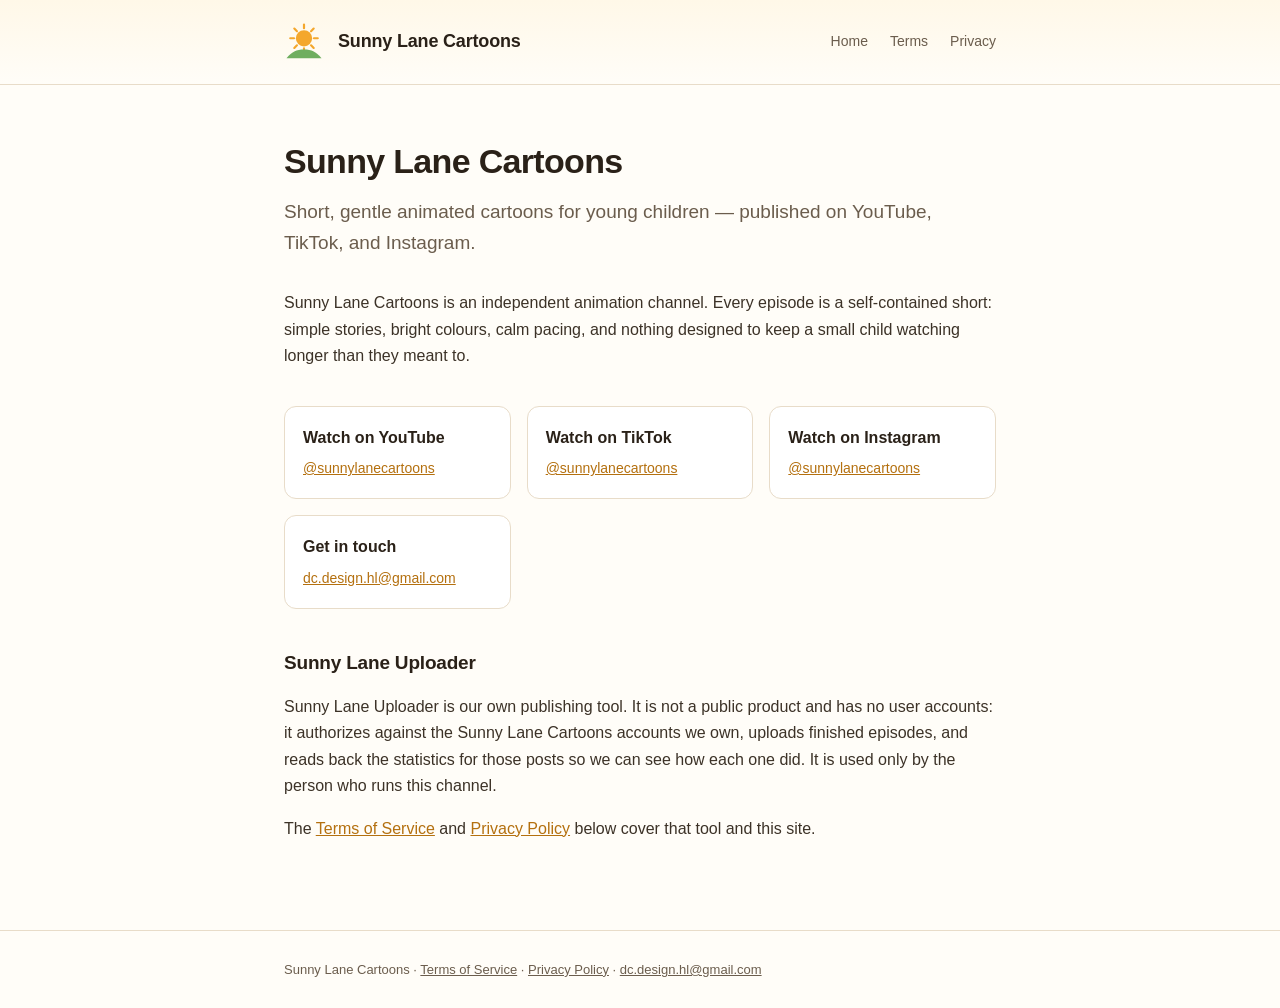
==== index.html @ 8d6bde2d "Add initial HTML structure for Sunny Lane Cartoons" ====
<!DOCTYPE html>
<html lang="en">
<head>
<meta charset="utf-8">
<meta name="viewport" content="width=device-width,initial-scale=1">
<title>Sunny Lane Cartoons</title>
<meta name="description" content="Original animated short cartoons for young children.">
<link rel="stylesheet" href="style.css">
</head>
<body>
<header><div class="wrap"><div class="bar">
<svg class="mark" viewBox="0 0 64 64" fill="none" xmlns="http://www.w3.org/2000/svg" aria-hidden="true">
  <circle cx="32" cy="26" r="13" fill="#f4a72c"/>
  <g stroke="#f4a72c" stroke-width="3.5" stroke-linecap="round">
    <path d="M32 4v6M32 42v6M10 26h6M48 26h6M16.5 10.5l4.2 4.2M43.3 37.3l4.2 4.2M47.5 10.5l-4.2 4.2M20.7 37.3l-4.2 4.2"/>
  </g>
  <path d="M4 58c8-10 16-14 28-14s20 4 28 14z" fill="#6fae5f"/>
</svg>
<span class="brand">Sunny Lane Cartoons</span>
<nav><a href="./">Home</a><a href="terms.html">Terms</a><a href="privacy.html">Privacy</a></nav>
</div></div></header>
<main><div class="wrap">

<h1>Sunny Lane Cartoons</h1>
<p class="lede">Short, gentle animated cartoons for young children — published on YouTube, TikTok, and Instagram.</p>

<p>Sunny Lane Cartoons is an independent animation channel. Every episode is a self-contained
short: simple stories, bright colours, calm pacing, and nothing designed to keep a small child
watching longer than they meant to.</p>

<div class="cards">
  <div class="card">
    <h3>Watch on YouTube</h3>
    <p><a href="https://www.youtube.com/@sunnylanecartoons">@sunnylanecartoons</a></p>
  </div>
  <div class="card">
    <h3>Watch on TikTok</h3>
    <p><a href="https://www.tiktok.com/@sunnylanecartoons">@sunnylanecartoons</a></p>
  </div>
  <div class="card">
    <h3>Watch on Instagram</h3>
    <p><a href="https://www.instagram.com/sunnylanecartoons/">@sunnylanecartoons</a></p>
  </div>
  <div class="card">
    <h3>Get in touch</h3>
    <p><a href="mailto:dc.design.hl@gmail.com">dc.design.hl@gmail.com</a></p>
  </div>
</div>

<h2>Sunny Lane Uploader</h2>
<p>Sunny Lane Uploader is our own publishing tool. It is not a public product and has no user
accounts: it authorizes against the Sunny Lane Cartoons accounts we own, uploads finished episodes,
and reads back the statistics for those posts so we can see how each one did. It is used only by
the person who runs this channel.</p>
<p>The <a href="terms.html">Terms of Service</a> and <a href="privacy.html">Privacy Policy</a>
below cover that tool and this site.</p>
</div></main>
<footer><div class="wrap">
Sunny Lane Cartoons &middot; <a href="terms.html">Terms of Service</a> &middot; <a href="privacy.html">Privacy Policy</a> &middot; <a href="mailto:dc.design.hl@gmail.com">dc.design.hl@gmail.com</a>
</div></footer>
</body>
</html>
---- style.css ----
:root{
  --ink:#2a2118; --muted:#6b5d4d; --line:#e8dcc9;
  --paper:#fffdf8; --sun:#f4a72c; --sky:#7cc4e8; --leaf:#6fae5f;
}
*{box-sizing:border-box}
body{margin:0;background:var(--paper);color:var(--ink);
  font:16px/1.65 -apple-system,BlinkMacSystemFont,"Segoe UI",Inter,Helvetica,Arial,sans-serif;
  -webkit-font-smoothing:antialiased}
.wrap{max-width:760px;margin:0 auto;padding:0 24px}
header{border-bottom:1px solid var(--line);background:linear-gradient(180deg,#fff8e8,var(--paper))}
.bar{display:flex;align-items:center;gap:14px;padding:22px 0}
.mark{width:40px;height:40px;flex:none}
.brand{font-weight:700;font-size:18px;letter-spacing:-.01em}
nav{margin-left:auto;display:flex;gap:22px;font-size:14px}
nav a{color:var(--muted);text-decoration:none}
nav a:hover{color:var(--ink)}
main{padding:56px 0 72px}
h1{font-size:34px;line-height:1.2;letter-spacing:-.02em;margin:0 0 14px}
h2{font-size:19px;margin:38px 0 10px;letter-spacing:-.01em}
h3{font-size:16px;margin:24px 0 6px}
p,li{color:#3c3227}
.lede{font-size:19px;color:var(--muted);margin:0 0 32px}
.meta{font-size:13px;color:var(--muted);margin:0 0 36px;padding-bottom:20px;border-bottom:1px solid var(--line)}
ul{padding-left:20px}
li{margin:6px 0}
a{color:#b4700f}
.cards{display:grid;gap:16px;grid-template-columns:repeat(auto-fit,minmax(220px,1fr));margin:36px 0}
.card{border:1px solid var(--line);border-radius:12px;padding:18px;background:#fff}
.card h3{margin:0 0 6px}
.card p{margin:0;font-size:14px;color:var(--muted)}
footer{border-top:1px solid var(--line);padding:28px 0;font-size:13px;color:var(--muted)}
footer a{color:var(--muted)}
@media (prefers-color-scheme:dark){
  :root{--ink:#f2ece2;--muted:#a99883;--line:#3a3128;--paper:#191512}
  body{background:var(--paper)}
  header{background:linear-gradient(180deg,#241d16,var(--paper))}
  p,li{color:#ddd4c7}
  .card{background:#221c16}
  a{color:var(--sun)}
}
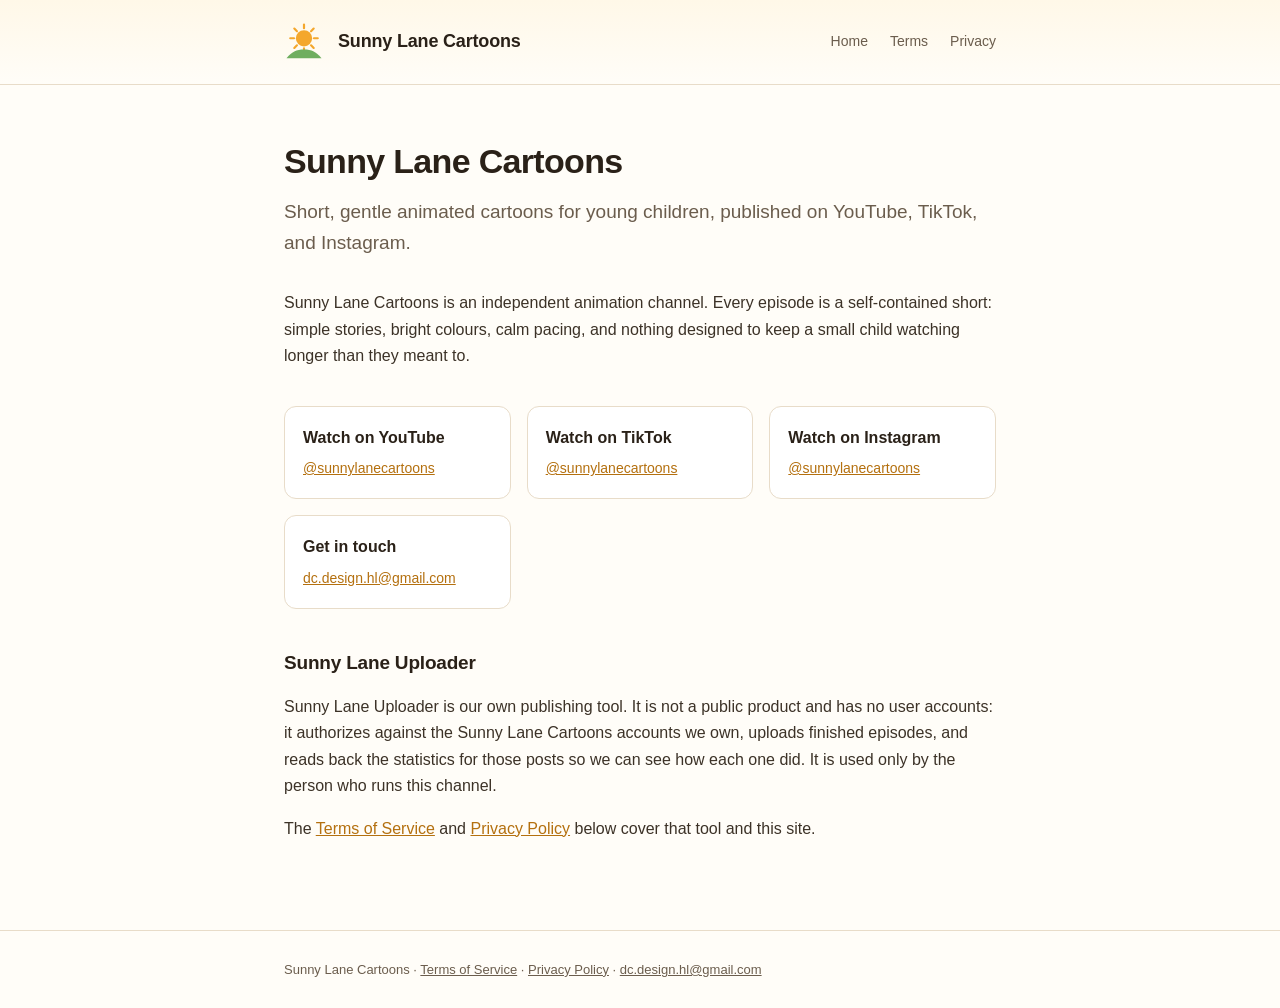
==== commit 76995095: "human pass: remove em dashes from the public pages" ====
--- a/index.html
+++ b/index.html
@@ -22,7 +22,7 @@
 <main><div class="wrap">
 
 <h1>Sunny Lane Cartoons</h1>
-<p class="lede">Short, gentle animated cartoons for young children — published on YouTube, TikTok, and Instagram.</p>
+<p class="lede">Short, gentle animated cartoons for young children, published on YouTube, TikTok, and Instagram.</p>
 
 <p>Sunny Lane Cartoons is an independent animation channel. Every episode is a self-contained
 short: simple stories, bright colours, calm pacing, and nothing designed to keep a small child
